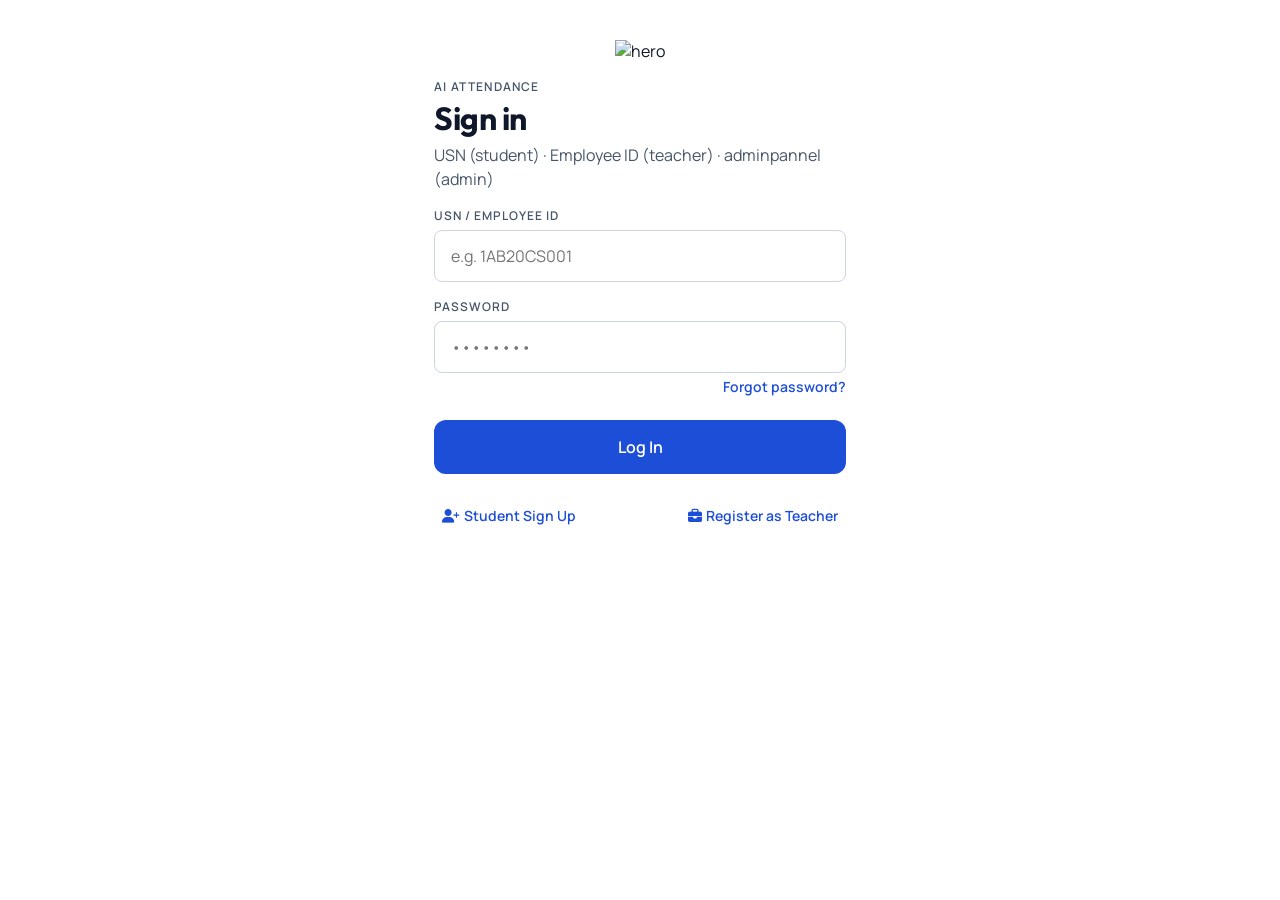
==== pages/change-password.html @ ecaf4c4b "Correct full project" ====
<!DOCTYPE html>
<html lang="en">
<head>
<meta charset="UTF-8"/>
<meta name="viewport" content="width=device-width, initial-scale=1.0"/>
<title>AI Attendance – Change Password</title>
<link rel="preconnect" href="https://fonts.googleapis.com">
<link href="https://fonts.googleapis.com/css2?family=Outfit:wght@400;600;700&family=Manrope:wght@400;500;600&display=swap" rel="stylesheet">
<link rel="stylesheet" href="https://cdnjs.cloudflare.com/ajax/libs/font-awesome/6.5.0/css/all.min.css"/>
<link rel="stylesheet" href="../css/shared.css"/>
</head>
<body>

<div class="form-screen fade-in">
  <div class="page-header">
    <button class="back-btn" id="cp-back-btn" onclick="cpBack()"><i class="fa fa-arrow-left"></i></button>
    <div>
      <div class="h2" id="cp-title">Change Password</div>
      <div class="small" id="cp-subtitle">Update your account password</div>
    </div>
  </div>

  <div id="cp-current-group" class="input-group">
    <label class="input-label">Current Password</label>
    <input id="cp-current" class="input" type="password"/>
  </div>
  <div class="input-group">
    <label class="input-label">New Password</label>
    <input id="cp-new" class="input" type="password"/>
  </div>
  <div class="input-group">
    <label class="input-label">Confirm New Password</label>
    <input id="cp-confirm" class="input" type="password"/>
  </div>

  <div id="cp-err" class="error-text" style="display:none"></div>

  <div style="margin-top:24px">
    <button class="btn btn-primary" id="cp-btn" onclick="doChangePassword()">Update Password</button>
  </div>
</div>

<script src="../js/shared.js"></script>
<script src="../js/change-password.js"></script>
</body>
</html>
---- css/shared.css ----
/* ─── GOOGLE FONTS (import in each HTML page) ─── */
/* @import url('https://fonts.googleapis.com/css2?family=Outfit:wght@400;600;700&family=Manrope:wght@400;500;600&display=swap'); */
body {
  margin: 0 auto;
  max-width: 460px;
}
/* ─── VARIABLES ─── */
:root {
  --bg: #FFFFFF;
  --bg2: #F8FAFC;
  --bg3: #F1F5F9;
  --text: #0F172A;
  --text2: #475569;
  --brand: #1D4ED8;
  --brand-hover: #1E3A8A;
  --accent: #3B82F6;
  --present: #10B981;
  --absent: #EF4444;
  --warning: #F59E0B;
  --border: #E2E8F0;
  --border2: #CBD5E1;
  --focus: #2563EB;
  --white: #FFFFFF;
  --font-head: 'Outfit', sans-serif;
  --font-body: 'Manrope', sans-serif;
}

/* ─── RESET ─── */
*,*::before,*::after{box-sizing:border-box;margin:0;padding:0}
body{font-family:var(--font-body);background:var(--bg);color:var(--text);min-height:100vh;-webkit-font-smoothing:antialiased}
button,input,select,textarea{font-family:inherit}
a{text-decoration:none;color:inherit}

/* ─── FORM SCREEN WRAPPER ─── */
.form-screen{max-width:460px;margin:0 auto;padding:24px 24px 60px;min-height:100vh}

/* ─── TYPOGRAPHY ─── */
.label{font-family:var(--font-body);font-size:12px;font-weight:600;letter-spacing:1.2px;text-transform:uppercase;color:var(--text2)}
.h1{font-family:var(--font-head);font-size:32px;line-height:1.2;font-weight:700;color:var(--text);letter-spacing:-0.5px}
.h2{font-family:var(--font-head);font-size:24px;line-height:1.3;font-weight:600;color:var(--text);letter-spacing:-0.3px}
.h3{font-family:var(--font-head);font-size:20px;line-height:1.4;font-weight:600;color:var(--text)}
.body-muted{font-size:16px;line-height:1.5;color:var(--text2)}
.small{font-size:14px;line-height:1.4;color:var(--text2)}

/* ─── BUTTONS ─── */
.btn{width:100%;padding:16px;border-radius:12px;border:none;font-size:16px;font-weight:600;font-family:var(--font-body);cursor:pointer;transition:all .15s;display:flex;align-items:center;justify-content:center;gap:8px}
.btn:disabled{opacity:.6;cursor:not-allowed}
.btn-primary{background:var(--brand);color:#fff}
.btn-primary:hover:not(:disabled){background:var(--brand-hover)}
.btn-secondary{background:var(--bg3);color:var(--text)}
.btn-secondary:hover:not(:disabled){background:#E2E8F0}
.btn-danger{background:var(--absent);color:#fff}
.btn-row{display:flex;gap:10px}
.btn-row .btn{flex:1}

/* ─── INPUTS ─── */
.input-group{margin-top:16px}
.input-label{display:block;font-weight:600;font-size:12px;color:var(--text2);letter-spacing:1px;text-transform:uppercase;margin-bottom:6px}
.input{width:100%;border:1.5px solid var(--border2);border-radius:8px;padding:14px 16px;font-size:16px;font-family:var(--font-body);color:var(--text);background:#fff;transition:border-color .15s;outline:none}
.input:focus{border-color:var(--focus)}
textarea.input{min-height:80px;resize:vertical}

/* ─── HERO ─── */
.hero-wrap{text-align:center;margin-top:16px}
.hero-wrap img{width:75%;max-width:280px;height:160px;object-fit:contain}

/* ─── LINK BUTTONS ─── */
.link{color:var(--brand);font-weight:600;font-size:14px;cursor:pointer;background:none;border:none;padding:0}
.link:hover{text-decoration:underline}
.link-row{display:flex;justify-content:space-between;margin-top:32px;padding:0 8px}
.link-end{display:flex;justify-content:flex-end;margin-top:4px}

/* ─── ERROR TEXT ─── */
.error-text{color:var(--absent);font-size:14px;margin-top:12px;font-weight:500}

/* ─── PILL TOGGLE ─── */
.pills{display:flex;flex-wrap:wrap;gap:8px;margin-top:8px}
.pill{padding:8px 14px;border-radius:999px;border:1.5px solid var(--border2);background:#fff;font-size:13px;font-weight:500;color:var(--text);cursor:pointer;transition:all .1s;font-family:var(--font-body)}
.pill.active{border-color:var(--brand);background:#EFF6FF;color:var(--brand);font-weight:600}

/* ─── HEADER ─── */
.page-header{padding:16px 0 8px;display:flex;align-items:center;gap:12px}
.back-btn{width:36px;height:36px;border-radius:8px;border:1.5px solid var(--border);background:#fff;display:flex;align-items:center;justify-content:center;cursor:pointer;flex-shrink:0;color:var(--text2)}
.back-btn:hover{background:var(--bg3)}
.page-header .right-slot{margin-left:auto}

/* ─── TOP BAR ─── */
.top-bar{display:flex;align-items:center;padding:16px 24px 8px;max-width:460px;margin:0 auto}
.top-bar .meta{flex:1}
.icon-btn{width:40px;height:40px;border-radius:10px;border:1.5px solid var(--border);background:#fff;display:flex;align-items:center;justify-content:center;cursor:pointer;color:var(--text2);margin-left:8px;transition:background .1s}
.icon-btn:hover{background:var(--bg3)}

/* ─── STATS CARD ─── */
.stats-card{margin:12px 24px 0;padding:18px;border:1.5px solid var(--border);border-radius:16px;background:var(--bg2);max-width:calc(460px - 48px)}
.big-pct{font-family:var(--font-head);font-size:44px;font-weight:700;letter-spacing:-1px;margin-top:4px}
.stats-row{display:flex;gap:16px;margin-top:10px}
.stat-item{flex:1}
.stat-num{font-family:var(--font-head);font-size:20px;font-weight:700;color:var(--text)}

/* ─── BANNER ─── */
.banner{display:flex;align-items:center;margin:8px 24px 0;padding:12px 14px;background:#FEF3C7;border-radius:10px;gap:8px;cursor:pointer;max-width:calc(460px - 48px)}
.banner-text{flex:1;color:var(--text);font-weight:500;font-size:14px}

/* ─── SECTION LABEL ─── */
.section-label{padding:16px 24px 4px}

/* ─── LIST ─── */
.list{padding:0 24px;max-width:460px;margin:0 auto}
.row-item{padding:16px 0;border-bottom:1.5px solid var(--border);display:flex;align-items:center;justify-content:space-between;gap:8px}
.row-item:last-child{border-bottom:none}
.empty-state{display:flex;flex-direction:column;align-items:center;padding:40px 24px;color:var(--text2)}
.empty-state i{font-size:36px;color:var(--border2);margin-bottom:8px}

/* ─── BADGE ─── */
.badge{font-weight:600;font-size:12px;letter-spacing:.8px;text-transform:uppercase}
.badge.present{color:var(--present)}
.badge.absent{color:var(--absent)}
.pill-badge{padding:4px 10px;border-radius:999px;font-size:11px;font-weight:600;text-transform:uppercase;letter-spacing:.5px}
.pill-badge.open{background:#FEF3C7;color:var(--warning)}
.pill-badge.completed{background:#D1FAE5;color:var(--present)}

/* ─── CARD ─── */
.card{background:#fff;border:1.5px solid var(--border);border-radius:12px;padding:14px}
.card+.card,.card+.action-card,.action-card+.card,.action-card+.action-card{margin-top:10px}
.action-card{display:flex;align-items:center;gap:10px;padding:14px;border:1.5px solid var(--border);border-radius:12px;background:#fff;cursor:pointer;transition:background .1s}
.action-card:hover{background:var(--bg2)}

/* ─── FAB ─── */
.fab{background:var(--brand);padding:18px;border-radius:16px;display:flex;align-items:center;justify-content:center;gap:10px;cursor:pointer;border:none;width:100%;color:#fff;font-size:16px;font-weight:600;font-family:var(--font-body);transition:background .15s}
.fab:hover{background:var(--brand-hover)}

/* ─── TABS ─── */
.tabs{display:flex;border-bottom:1.5px solid var(--border);margin:0 24px;margin-top:12px;max-width:calc(460px - 48px)}
.tab{padding:12px 4px;margin-right:20px;font-size:14px;font-weight:500;color:var(--text2);cursor:pointer;border-bottom:2.5px solid transparent;transition:all .1s;background:none;border-top:none;border-left:none;border-right:none;font-family:var(--font-body)}
.tab.active{color:var(--brand);font-weight:600;border-bottom-color:var(--brand)}

/* ─── MODAL ─── */
.modal-bg{display:none;position:fixed;inset:0;background:rgba(15,23,42,.6);z-index:100;justify-content:flex-end;flex-direction:column}
.modal-bg.open{display:flex}
.modal-card{background:#fff;border-radius:24px 24px 0 0;padding:24px;max-height:90vh;overflow-y:auto}
.modal-header{display:flex;align-items:center;justify-content:space-between;margin-bottom:12px}
.modal-close{background:none;border:none;cursor:pointer;color:var(--text2);font-size:20px}

/* ─── FILTER PILLS ─── */
.filter-scroll{overflow-x:auto;white-space:nowrap;padding:4px 0;scrollbar-width:none}
.filter-scroll::-webkit-scrollbar{display:none}
.filter-pills{display:inline-flex;gap:8px}
.filter-pill{padding:6px 12px;border-radius:999px;border:1.5px solid var(--border2);background:#fff;font-size:13px;font-weight:500;cursor:pointer;font-family:var(--font-body);transition:all .1s;white-space:nowrap}
.filter-pill.active{background:var(--brand);border-color:var(--brand);color:#fff}

/* ─── TEACHER CARD ─── */
.teacher-card{padding:14px;border:1.5px solid var(--border);border-radius:12px;margin-top:10px;background:#fff;cursor:pointer;display:flex;align-items:center;gap:12px;transition:background .1s}
.teacher-card:hover{background:var(--bg2)}
.id-thumb{width:60px;height:60px;border-radius:8px;background:#EEE;object-fit:cover;flex-shrink:0}
.id-thumb-placeholder{width:60px;height:60px;border-radius:8px;background:var(--bg2);display:flex;align-items:center;justify-content:center;color:var(--border2);flex-shrink:0;font-size:24px}

/* ─── THUMB GRID ─── */
.thumbs-grid{display:flex;flex-wrap:wrap;gap:10px;margin-top:12px}
.thumb-wrap{position:relative}
.thumb{width:90px;height:90px;border-radius:10px;background:#EEE;object-fit:cover}
.thumb-remove{position:absolute;top:-6px;right:-6px;width:22px;height:22px;border-radius:50%;background:var(--absent);border:none;color:#fff;font-size:11px;cursor:pointer;display:flex;align-items:center;justify-content:center}
.add-tile{width:90px;height:90px;border-radius:10px;border:2px dashed var(--border);background:var(--bg2);display:flex;flex-direction:column;align-items:center;justify-content:center;gap:4px;cursor:pointer;color:var(--brand);font-size:11px;font-weight:600;font-family:var(--font-body)}
.add-tile i{font-size:22px}

/* ─── SUMMARY CARD ─── */
.summary-card{display:flex;align-items:center;justify-content:space-around;background:var(--bg2);border-radius:12px;padding:16px;margin-top:12px;border:1.5px solid var(--border)}
.summary-item{text-align:center}
.summary-num{font-family:var(--font-head);font-size:24px;font-weight:700;color:var(--text)}
.summary-divider{width:1px;height:32px;background:var(--border)}
.att-row{display:flex;align-items:center;gap:10px;padding:14px 0;border-bottom:1.5px solid var(--border)}

/* ─── TOGGLE SWITCH ─── */
.toggle-wrap{position:relative;display:inline-block;width:48px;height:26px;flex-shrink:0}
.toggle-wrap input{opacity:0;width:0;height:0;position:absolute}
.toggle-slider{position:absolute;inset:0;background:#E5E7EB;border-radius:26px;cursor:pointer;transition:.2s}
.toggle-slider:before{content:'';position:absolute;height:20px;width:20px;left:3px;bottom:3px;background:#fff;border-radius:50%;transition:.2s;box-shadow:0 1px 3px rgba(0,0,0,.2)}
.toggle-wrap input:checked+.toggle-slider{background:#86EFAC}
.toggle-wrap input:checked+.toggle-slider:before{transform:translateX(22px);background:var(--present)}

/* ─── BOTTOM BAR ─── */
.bottom-bar{position:fixed;left:0;right:0;bottom:0;padding:16px 24px;background:#fff;border-top:1.5px solid var(--border);z-index:10;max-width:460px;margin:0 auto}

/* ─── STEP INDICATOR ─── */
.step-dot-row{display:flex;gap:6px;margin-top:4px}
.step-dot{width:6px;height:6px;border-radius:50%;background:var(--border)}
.step-dot.active{background:var(--brand);width:18px;border-radius:3px}

/* ─── PHOTO PLACEHOLDER ─── */
.photo-placeholder{height:220px;border-radius:12px;background:var(--bg2);border:2px dashed var(--border);display:flex;flex-direction:column;align-items:center;justify-content:center;gap:8px;margin-top:8px;color:var(--text2)}
.photo-preview{width:100%;height:220px;object-fit:cover;border-radius:12px;margin-top:8px;display:block}
.photo-preview.hidden{display:none}
.photo-placeholder.hidden{display:none}
.big-photo{width:100%;height:260px;object-fit:contain;border-radius:8px;margin-top:8px;background:#EEE;display:block}
.big-photo.hidden{display:none}

/* ─── DONE BOX ─── */
.done-box{display:flex;flex-direction:column;align-items:center;padding-top:60px;text-align:center}

/* ─── LOADING SPINNER ─── */
.spinner{width:20px;height:20px;border:2.5px solid rgba(255,255,255,.4);border-top-color:#fff;border-radius:50%;animation:spin .7s linear infinite;display:inline-block}
.spinner.dark{border-color:rgba(0,0,0,.15);border-top-color:var(--text2)}

/* ─── OTP HINT ─── */
.otp-hint{font-size:14px;color:var(--text2);margin-top:12px}
.otp-hint strong{color:var(--text);font-weight:600}

/* ─── RADIO OPTIONS ─── */
.radio-group{display:flex;flex-direction:column;gap:8px;margin-top:8px}
.radio-opt{display:flex;align-items:center;gap:10px;padding:14px;border:1.5px solid var(--border2);border-radius:12px;background:#fff;cursor:pointer;transition:all .1s}
.radio-opt.active{border-color:var(--brand);background:#EFF6FF}
.radio-dot{width:18px;height:18px;border-radius:50%;border:2px solid var(--border2);flex-shrink:0;transition:all .1s}
.radio-opt.active .radio-dot{border-color:var(--brand);background:var(--brand)}
.radio-label{font-size:15px;font-weight:500;color:var(--text)}
.radio-opt.active .radio-label{color:var(--brand);font-weight:600}

/* ─── COURSE INPUT ROW ─── */
.course-row{display:flex;gap:8px;align-items:center;margin-top:10px}
.course-row .input{flex:1}
.trash-btn{padding:10px;border-radius:8px;border:1.5px solid var(--border);background:#fff;color:var(--absent);cursor:pointer;flex-shrink:0}

/* ─── STATUS BADGE ─── */
.status-badge{padding:4px 10px;border-radius:999px;font-size:11px;font-weight:600;text-transform:uppercase;letter-spacing:.5px}

/* ─── SCROLL CONTAINERS ─── */
.list-scroll{overflow-y:auto;max-height:calc(100vh - 260px);padding:0 24px 80px;max-width:460px;margin:0 auto}
.admin-list-scroll{overflow-y:auto;max-height:calc(100vh - 280px);padding:0 24px 24px;max-width:460px;margin:0 auto}

/* ─── ANIMATIONS ─── */
@keyframes spin{to{transform:rotate(360deg)}}
@keyframes fadeIn{from{opacity:0;transform:translateY(8px)}to{opacity:1;transform:translateY(0)}}
.fade-in{animation:fadeIn .25s ease}

/* ─── RESPONSIVE ─── */
@media(max-width:500px){.form-screen{padding:16px 16px 60px}}
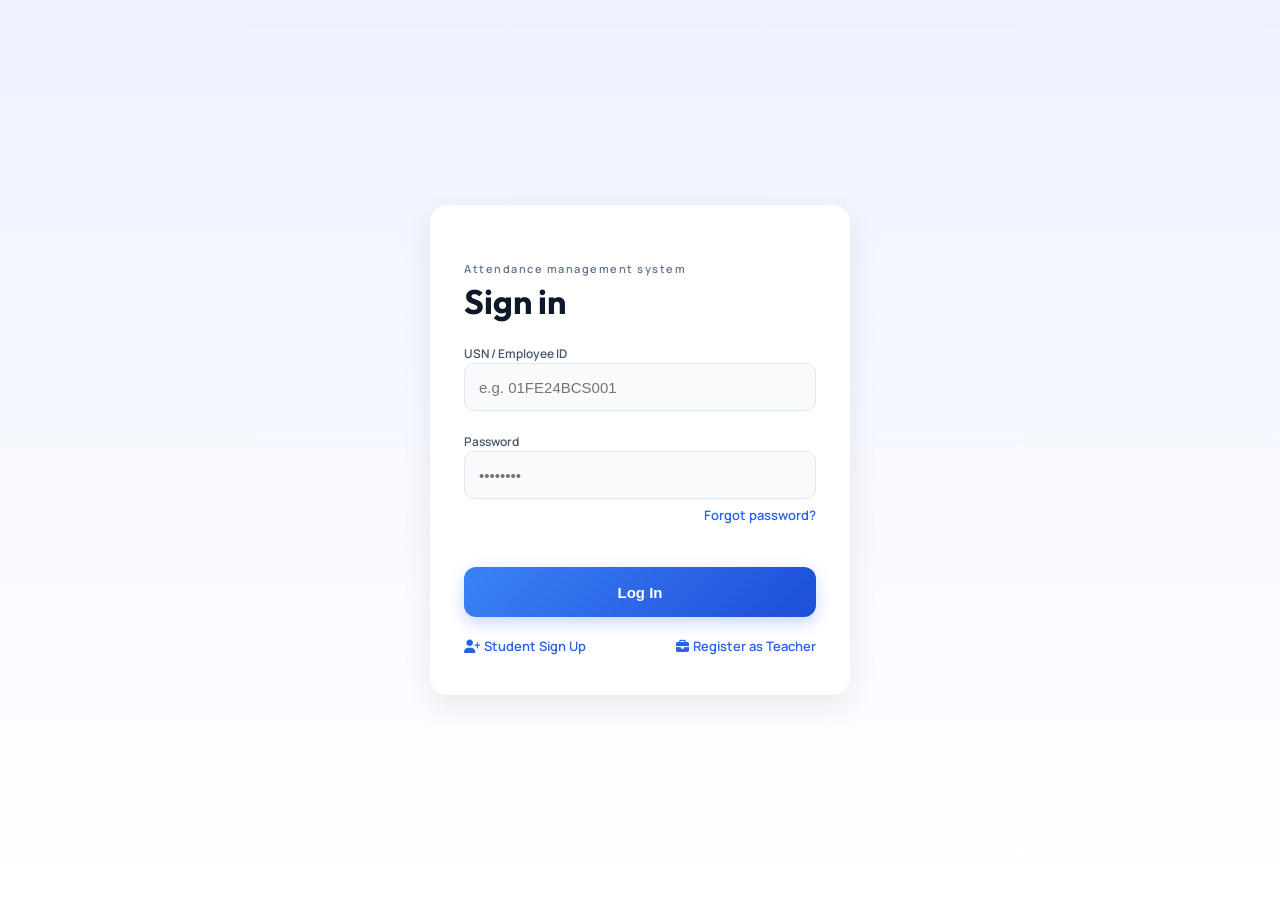
==== commit 91822879: "Update change-password.html" ====
--- a/pages/change-password.html
+++ b/pages/change-password.html
@@ -7,7 +7,7 @@
 <link rel="preconnect" href="https://fonts.googleapis.com">
 <link href="https://fonts.googleapis.com/css2?family=Outfit:wght@400;600;700&family=Manrope:wght@400;500;600&display=swap" rel="stylesheet">
 <link rel="stylesheet" href="https://cdnjs.cloudflare.com/ajax/libs/font-awesome/6.5.0/css/all.min.css"/>
-<link rel="stylesheet" href="../css/shared.css"/>
+<link rel="stylesheet" href="../css/change-password.css"/>
 </head>
 <body>
 
--- a/css/change-password.css
+++ b/css/change-password.css
@@ -0,0 +1,67 @@
+/* ========================================================
+   change-password.css  –  styles for change-password.html
+   Extracted from shared.css (AI Attendance)
+   ======================================================== */
+
+@import url('https://fonts.googleapis.com/css2?family=Outfit:wght@400;600;700&family=Manrope:wght@400;500;600&display=swap');
+
+body{margin:0 auto;max-width:460px}
+
+:root{
+  --bg:#FFFFFF;
+  --bg2:#F8FAFC;
+  --bg3:#F1F5F9;
+  --text:#0F172A;
+  --text2:#475569;
+  --brand:#1D4ED8;
+  --brand-hover:#1E3A8A;
+  --accent:#3B82F6;
+  --present:#10B981;
+  --absent:#EF4444;
+  --warning:#F59E0B;
+  --border:#E2E8F0;
+  --border2:#CBD5E1;
+  --focus:#2563EB;
+  --white:#FFFFFF;
+  --font-head:'Outfit', sans-serif;
+  --font-body:'Manrope', sans-serif
+}
+
+@keyframes spin{to{transform:rotate(360deg)}}
+
+/* ─── RESET ─── */
+*,*::before,*::after{box-sizing:border-box;margin:0;padding:0}
+body{font-family:var(--font-body);background:var(--bg);color:var(--text);min-height:100vh;-webkit-font-smoothing:antialiased}
+button,input,select,textarea{font-family:inherit}
+a{text-decoration:none;color:inherit}
+/* ─── FORM SCREEN WRAPPER ─── */
+.form-screen{max-width:460px;margin:0 auto;padding:24px 24px 60px;min-height:100vh}
+.h2{font-family:var(--font-head);font-size:24px;line-height:1.3;font-weight:600;color:var(--text);letter-spacing:-0.3px}
+.small{font-size:14px;line-height:1.4;color:var(--text2)}
+/* ─── BUTTONS ─── */
+.btn{width:100%;padding:16px;border-radius:12px;border:none;font-size:16px;font-weight:600;font-family:var(--font-body);cursor:pointer;transition:all .15s;display:flex;align-items:center;justify-content:center;gap:8px}
+.btn:disabled{opacity:.6;cursor:not-allowed}
+.btn-primary{background:var(--brand);color:#fff}
+.btn-primary:hover:not(:disabled){background:var(--brand-hover)}
+.btn-row .btn{flex:1}
+/* ─── INPUTS ─── */
+.input-group{margin-top:16px}
+.input-label{display:block;font-weight:600;font-size:12px;color:var(--text2);letter-spacing:1px;text-transform:uppercase;margin-bottom:6px}
+.input{width:100%;border:1.5px solid var(--border2);border-radius:8px;padding:14px 16px;font-size:16px;font-family:var(--font-body);color:var(--text);background:#fff;transition:border-color .15s;outline:none}
+.input:focus{border-color:var(--focus)}
+textarea.input{min-height:80px;resize:vertical}
+/* ─── ERROR TEXT ─── */
+.error-text{color:var(--absent);font-size:14px;margin-top:12px;font-weight:500}
+/* ─── HEADER ─── */
+.page-header{padding:16px 0 8px;display:flex;align-items:center;gap:12px}
+.back-btn{width:36px;height:36px;border-radius:8px;border:1.5px solid var(--border);background:#fff;display:flex;align-items:center;justify-content:center;cursor:pointer;flex-shrink:0;color:var(--text2)}
+.back-btn:hover{background:var(--bg3)}
+.page-header .right-slot{margin-left:auto}
+/* ─── LOADING SPINNER ─── */
+.spinner{width:20px;height:20px;border:2.5px solid rgba(255,255,255,.4);border-top-color:#fff;border-radius:50%;animation:spin .7s linear infinite;display:inline-block}
+.spinner.dark{border-color:rgba(0,0,0,.15);border-top-color:var(--text2)}
+.course-row .input{flex:1}
+@keyframes fadeIn{from{opacity:0;transform:translateY(8px)}to{opacity:1;transform:translateY(0)}}
+.fade-in{animation:fadeIn .25s ease}
+
+@media(max-width:500px){.form-screen{padding:16px 16px 60px}}
